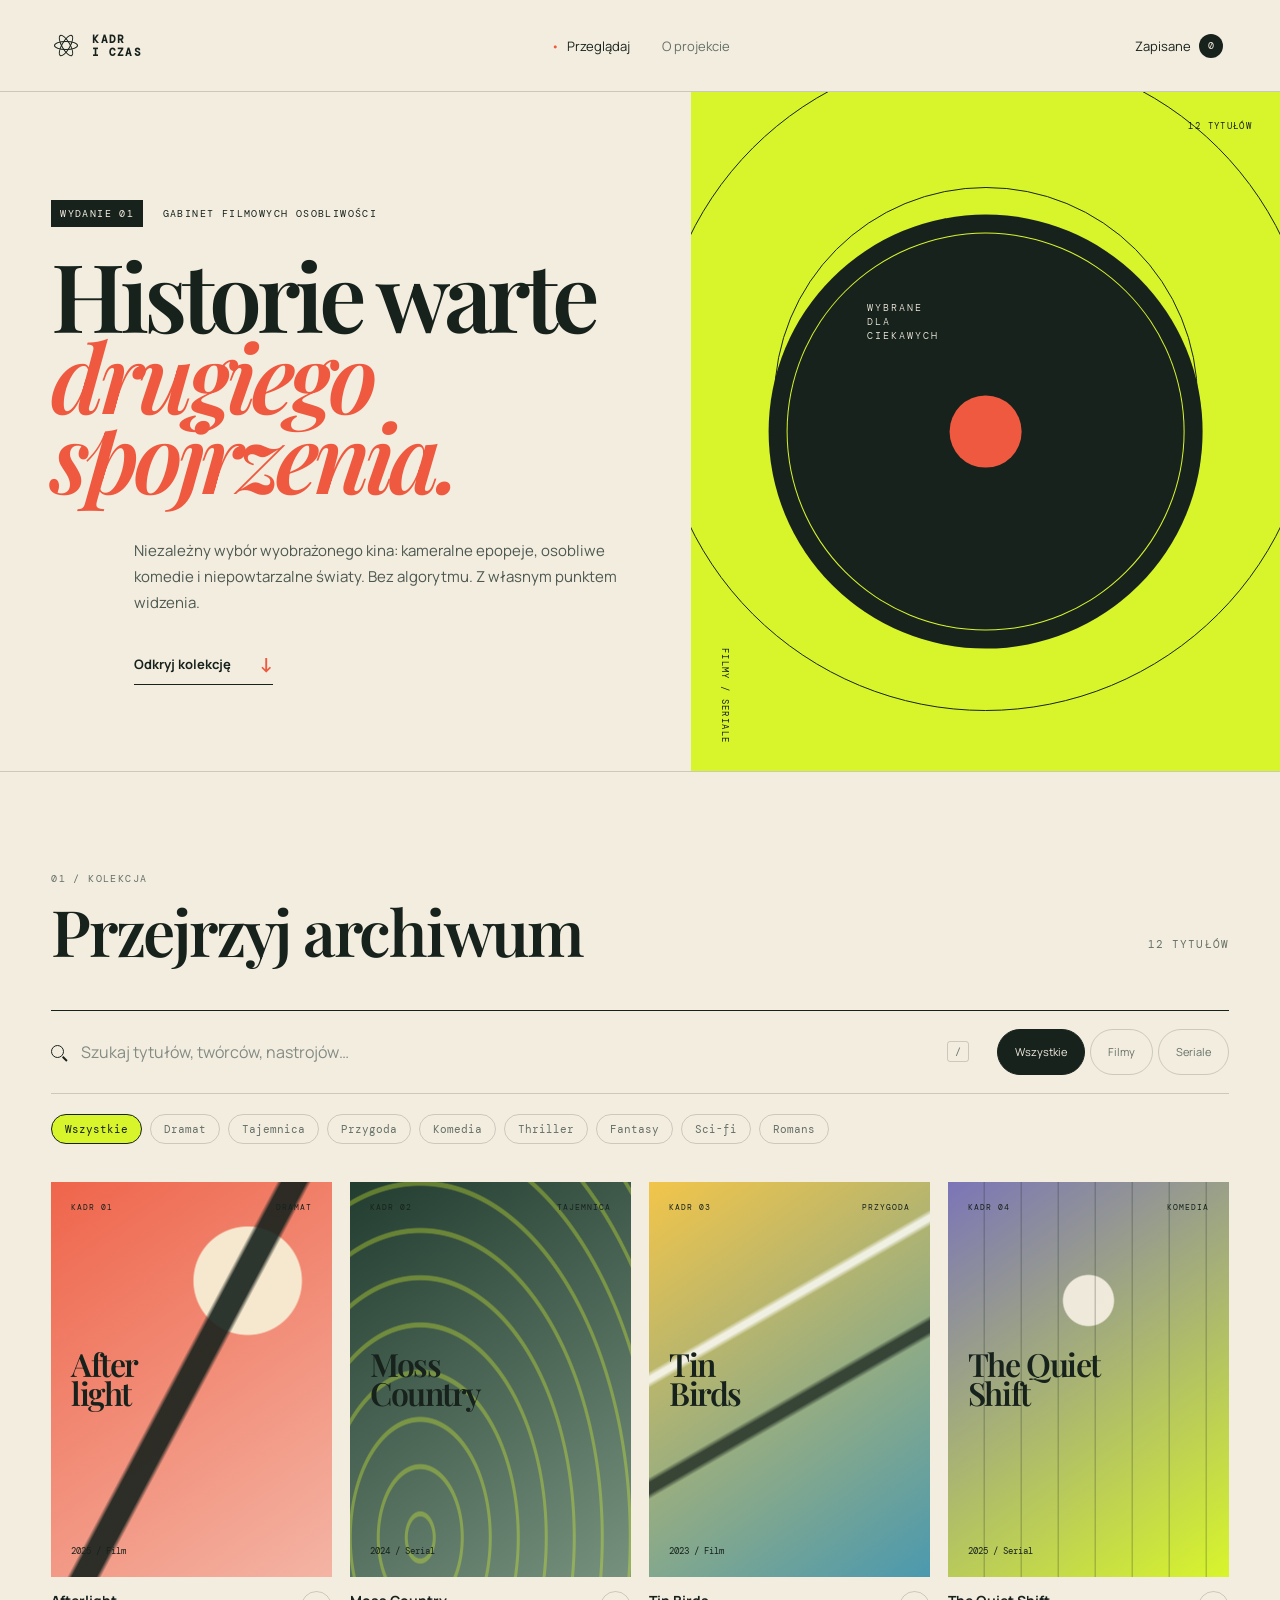
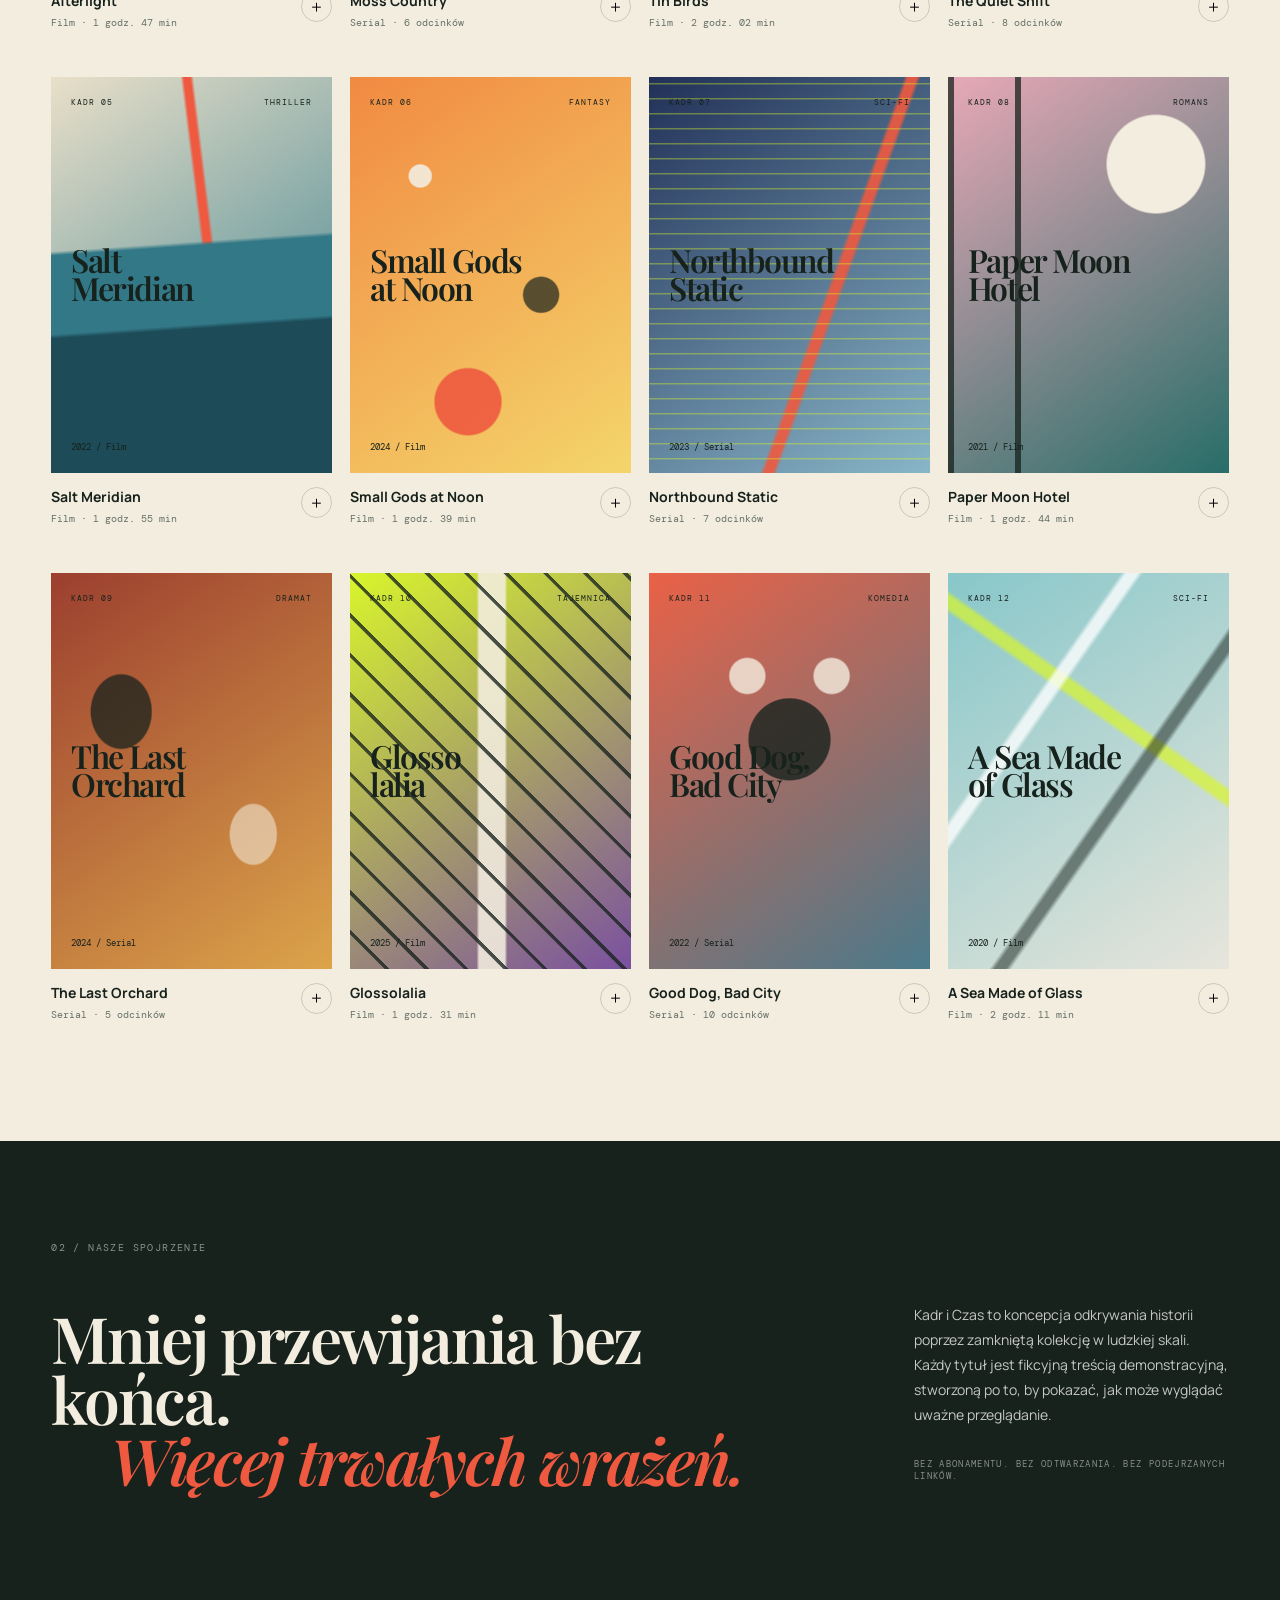
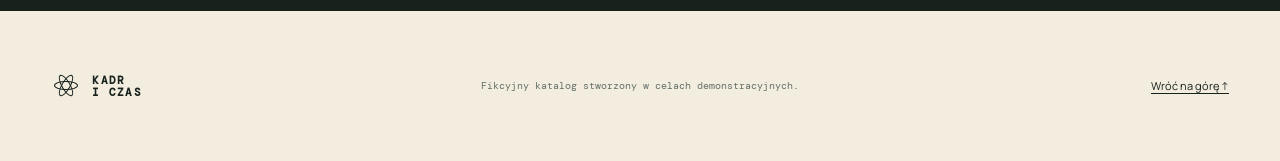
==== index.html @ 1b19ca6f "Publish Kadr i Czas catalog" ====
<!doctype html>
<html lang="pl">
  <head>
    <meta charset="UTF-8" />
    <meta name="viewport" content="width=device-width, initial-scale=1.0" />
    <meta name="description" content="Kadr i Czas — autorski katalog fikcyjnych filmów i seriali." />
    <meta name="theme-color" content="#f3eddf" />
    <title>Kadr i Czas — Filmy i seriale</title>
    <link rel="preconnect" href="https://fonts.googleapis.com" />
    <link rel="preconnect" href="https://fonts.gstatic.com" crossorigin />
    <link href="https://fonts.googleapis.com/css2?family=DM+Mono:wght@300;400;500&family=Manrope:wght@400;500;600;700&family=Playfair+Display:ital,wght@0,600;1,600&display=swap" rel="stylesheet" />
    <link rel="stylesheet" href="styles.css" />
    <script src="app.js" defer></script>
  </head>
  <body>
    <header class="site-header">
      <a class="brand" href="#top" aria-label="Kadr i Czas — strona główna">
        <span class="brand-mark" aria-hidden="true"><i></i><i></i><i></i></span>
        <span>KADR<br />I CZAS</span>
      </a>
      <nav aria-label="Główna nawigacja">
        <a class="active" href="#catalog">Przeglądaj</a>
        <a href="#about">O projekcie</a>
      </nav>
      <button class="saved-link" id="savedFilter" type="button" aria-pressed="false">
        <span>Zapisane</span><b id="savedCount">0</b>
      </button>
    </header>

    <main id="top">
      <section class="hero" aria-labelledby="hero-title">
        <div class="hero-copy">
          <p class="eyebrow"><span>Wydanie 01</span> Gabinet filmowych osobliwości</p>
          <h1 id="hero-title">Historie warte<br /><em>drugiego spojrzenia.</em></h1>
          <p class="hero-intro">Niezależny wybór wyobrażonego kina: kameralne epopeje, osobliwe komedie i niepowtarzalne światy. Bez algorytmu. Z własnym punktem widzenia.</p>
          <a class="hero-cta" href="#catalog">Odkryj kolekcję <span aria-hidden="true">↓</span></a>
        </div>
        <div class="hero-art" aria-hidden="true">
          <div class="orbit orbit-one"></div>
          <div class="orbit orbit-two"></div>
          <div class="hero-disc"><span>WYBRANE<br />DLA<br />CIEKAWYCH</span></div>
          <span class="art-note note-one">12 tytułów</span>
          <span class="art-note note-two">Filmy / Seriale</span>
        </div>
      </section>

      <section class="catalog" id="catalog" aria-labelledby="catalog-title">
        <div class="catalog-heading">
          <div>
            <p class="section-number">01 / Kolekcja</p>
            <h2 id="catalog-title">Przejrzyj archiwum</h2>
          </div>
          <p id="resultCount" class="result-count" aria-live="polite"></p>
        </div>

        <div class="toolbar">
          <label class="search-wrap" for="searchInput">
            <span class="sr-only">Przeszukaj katalog</span>
            <span class="search-icon" aria-hidden="true"></span>
            <input id="searchInput" type="search" placeholder="Szukaj tytułów, twórców, nastrojów…" autocomplete="off" />
            <kbd>/</kbd>
          </label>
          <div class="type-filter" role="group" aria-label="Filtruj według formatu">
            <button class="filter-pill active" type="button" data-type="all" aria-pressed="true">Wszystkie</button>
            <button class="filter-pill" type="button" data-type="Film" aria-pressed="false">Filmy</button>
            <button class="filter-pill" type="button" data-type="Serial" aria-pressed="false">Seriale</button>
          </div>
        </div>

        <div class="genre-row" id="genreFilters" aria-label="Filtruj według gatunku"></div>
        <div class="catalog-grid" id="catalogGrid"></div>
        <div class="empty-state" id="emptyState" hidden>
          <span aria-hidden="true">○</span>
          <h3>W tej części archiwum niczego nie znaleziono.</h3>
          <p>Spróbuj szerszego wyszukiwania lub wyczyść filtry.</p>
          <button type="button" id="clearFilters">Wyczyść filtry</button>
        </div>
      </section>

      <section class="manifesto" id="about" aria-labelledby="about-title">
        <p class="section-number">02 / Nasze spojrzenie</p>
        <div class="manifesto-grid">
          <h2 id="about-title">Mniej przewijania bez końca.<br /><em>Więcej trwałych wrażeń.</em></h2>
          <div>
            <p>Kadr i Czas to koncepcja odkrywania historii poprzez zamkniętą kolekcję w ludzkiej skali. Każdy tytuł jest fikcyjną treścią demonstracyjną, stworzoną po to, by pokazać, jak może wyglądać uważne przeglądanie.</p>
            <p class="fine-print">Bez abonamentu. Bez odtwarzania. Bez podejrzanych linków.</p>
          </div>
        </div>
      </section>
    </main>

    <footer>
      <a class="brand footer-brand" href="#top"><span class="brand-mark" aria-hidden="true"><i></i><i></i><i></i></span><span>KADR<br />I CZAS</span></a>
      <p>Fikcyjny katalog stworzony w celach demonstracyjnych.</p>
      <a href="#top">Wróć na górę ↑</a>
    </footer>

    <dialog id="detailsDialog" aria-labelledby="detailTitle">
      <div class="dialog-shell">
        <button class="dialog-close" id="dialogClose" type="button" aria-label="Zamknij szczegóły">×</button>
        <div class="detail-poster" id="detailPoster" aria-hidden="true"></div>
        <div class="detail-content">
          <p class="detail-kicker" id="detailKicker"></p>
          <h2 id="detailTitle"></h2>
          <p class="detail-tagline" id="detailTagline"></p>
          <div class="detail-facts" id="detailFacts"></div>
          <p class="detail-synopsis" id="detailSynopsis"></p>
          <div class="detail-credits" id="detailCredits"></div>
          <button class="save-button" id="detailSave" type="button"></button>
        </div>
      </div>
    </dialog>
  </body>
</html>
---- styles.css ----
:root {
  --paper: #f3eddf;
  --ink: #17221d;
  --muted: #657068;
  --line: rgba(23, 34, 29, 0.18);
  --acid: #d8f52b;
  --red: #ee593f;
  --display: "Playfair Display", Georgia, serif;
  --sans: "Manrope", sans-serif;
  --mono: "DM Mono", monospace;
}

* { box-sizing: border-box; }
html { scroll-behavior: smooth; }
body { margin: 0; background: var(--paper); color: var(--ink); font-family: var(--sans); }
button, input { font: inherit; }
button, a { -webkit-tap-highlight-color: transparent; }
a { color: inherit; }
.sr-only { position: absolute; width: 1px; height: 1px; overflow: hidden; clip: rect(0, 0, 0, 0); }

.site-header {
  height: 92px; display: grid; grid-template-columns: 1fr auto 1fr; align-items: center;
  padding: 0 4vw; border-bottom: 1px solid var(--line); position: relative; z-index: 10;
}
.brand { display: inline-flex; align-items: center; gap: 11px; width: fit-content; font: 600 11px/1.1 var(--mono); letter-spacing: .12em; text-decoration: none; }
.brand-mark { width: 30px; height: 30px; display: flex; align-items: center; justify-content: center; position: relative; }
.brand-mark i { position: absolute; width: 24px; height: 9px; border: 1.5px solid var(--ink); border-radius: 50%; transform: rotate(0deg); }
.brand-mark i:nth-child(2) { transform: rotate(60deg); }
.brand-mark i:nth-child(3) { transform: rotate(-60deg); }
nav { display: flex; gap: 32px; align-items: center; }
nav a { text-decoration: none; font-size: 13px; color: var(--muted); }
nav a:hover, nav a.active { color: var(--ink); }
nav a.active::before { content: "•"; color: var(--red); margin-right: 7px; }
.saved-link { justify-self: end; border: 0; background: none; display: flex; align-items: center; gap: 8px; cursor: pointer; color: var(--ink); font-size: 13px; }
.saved-link b { min-width: 24px; height: 24px; display: grid; place-items: center; border-radius: 50%; background: var(--ink); color: var(--paper); font: 400 10px var(--mono); }
.saved-link[aria-pressed="true"] b { background: var(--red); }

.hero { min-height: 680px; display: grid; grid-template-columns: 54% 46%; border-bottom: 1px solid var(--line); overflow: hidden; }
.hero-copy { padding: clamp(72px, 9vw, 130px) 4vw 76px; position: relative; z-index: 2; }
.eyebrow, .section-number { margin: 0 0 34px; text-transform: uppercase; font: 400 10px var(--mono); letter-spacing: .14em; }
.eyebrow span { padding: 7px 9px; margin-right: 12px; background: var(--ink); color: var(--paper); }
.hero h1 { font: 600 clamp(58px, 7.4vw, 112px)/.85 var(--display); letter-spacing: -.055em; margin: 0; max-width: 850px; }
.hero h1 em, .manifesto h2 em { font-weight: 600; color: var(--red); }
.hero-intro { max-width: 485px; margin: 42px 0 34px 14%; font-size: 15px; line-height: 1.75; color: #4c5851; }
.hero-cta { margin-left: 14%; text-decoration: none; display: inline-flex; gap: 28px; align-items: center; border-bottom: 1px solid var(--ink); padding-bottom: 7px; font-size: 13px; font-weight: 700; }
.hero-cta span { color: var(--red); font-size: 20px; }
.hero-art { position: relative; background: var(--acid); min-height: 100%; overflow: hidden; }
.hero-art::after { content: ""; position: absolute; inset: 0; background-image: radial-gradient(rgba(23,34,29,.25) .7px, transparent .7px); background-size: 8px 8px; opacity: .26; }
.hero-disc { width: min(31vw, 430px); aspect-ratio: 1; border-radius: 50%; background: var(--ink); color: var(--paper); position: absolute; left: 50%; top: 50%; transform: translate(-50%, -50%); display: grid; place-items: center; z-index: 2; box-shadow: 0 0 0 1px var(--acid), 0 0 0 19px var(--ink); }
.hero-disc::after { content: ""; width: 18%; aspect-ratio: 1; border-radius: 50%; background: var(--red); position: absolute; }
.hero-disc span { position: absolute; top: 17%; left: 20%; font: 300 10px/1.4 var(--mono); letter-spacing: .2em; }
.orbit { position: absolute; border: 1px solid var(--ink); border-radius: 50%; z-index: 1; }
.orbit-one { width: 72%; aspect-ratio: 1; left: 14%; top: 14%; }
.orbit-two { width: 112%; aspect-ratio: 1; left: -6%; top: -6%; }
.art-note { position: absolute; z-index: 3; font: 400 9px var(--mono); text-transform: uppercase; letter-spacing: .15em; }
.note-one { top: 28px; right: 28px; }
.note-two { bottom: 28px; left: 28px; writing-mode: vertical-rl; }

.catalog { padding: 100px 4vw 120px; }
.catalog-heading { display: flex; justify-content: space-between; align-items: end; margin-bottom: 48px; }
.catalog-heading .section-number { margin-bottom: 16px; color: var(--muted); }
.catalog h2, .manifesto h2 { font: 600 clamp(42px, 5vw, 72px)/.95 var(--display); letter-spacing: -.035em; margin: 0; }
.result-count { font: 400 11px var(--mono); color: var(--muted); text-transform: uppercase; letter-spacing: .1em; }
.toolbar { display: grid; grid-template-columns: minmax(320px, 1fr) auto; gap: 20px; padding: 18px 0; border-top: 1px solid var(--ink); border-bottom: 1px solid var(--line); }
.search-wrap { position: relative; display: flex; align-items: center; }
.search-wrap input { width: 100%; border: 0; outline: 0; background: transparent; padding: 12px 46px 12px 30px; color: var(--ink); }
.search-wrap input::placeholder { color: #838b85; }
.search-icon { position: absolute; width: 13px; height: 13px; border: 1.5px solid var(--ink); border-radius: 50%; }
.search-icon::after { content: ""; position: absolute; width: 6px; height: 1.5px; background: var(--ink); right: -5px; bottom: -2px; transform: rotate(45deg); }
kbd { position: absolute; right: 8px; border: 1px solid var(--line); border-radius: 3px; padding: 3px 7px; font: 400 10px var(--mono); color: var(--muted); }
.type-filter { display: flex; gap: 5px; }
.filter-pill, .genre-chip { border: 1px solid var(--line); background: transparent; border-radius: 999px; padding: 10px 17px; font-size: 11px; cursor: pointer; color: var(--muted); transition: .2s ease; }
.filter-pill:hover, .genre-chip:hover { border-color: var(--ink); color: var(--ink); }
.filter-pill.active { color: var(--paper); background: var(--ink); border-color: var(--ink); }
.genre-row { display: flex; gap: 8px; overflow-x: auto; padding: 20px 0 38px; scrollbar-width: none; }
.genre-row::-webkit-scrollbar { display: none; }
.genre-chip { flex: 0 0 auto; padding: 7px 13px; font-family: var(--mono); }
.genre-chip.active { background: var(--acid); border-color: var(--ink); color: var(--ink); }
.catalog-grid { display: grid; grid-template-columns: repeat(4, 1fr); gap: 48px 18px; }
.title-card { min-width: 0; animation: enter .4s both; }
@keyframes enter { from { opacity: 0; transform: translateY(12px); } }
.poster-button { width: 100%; aspect-ratio: .71; padding: 0; border: 0; overflow: hidden; cursor: pointer; position: relative; display: block; color: inherit; text-align: left; background: #ccc; }
.poster { position: absolute; inset: 0; padding: 20px; display: flex; flex-direction: column; justify-content: space-between; isolation: isolate; transition: transform .45s cubic-bezier(.2,.7,.2,1); }
.poster-button:hover .poster, .poster-button:focus-visible .poster { transform: scale(1.025); }
.poster::before, .detail-poster::before { content: ""; position: absolute; inset: 0; background: var(--poster); z-index: -2; }
.poster::after, .detail-poster::after { content: ""; position: absolute; inset: 0; z-index: -1; background: var(--pattern); }
.poster-top { display: flex; justify-content: space-between; font: 400 8px var(--mono); letter-spacing: .12em; text-transform: uppercase; }
.poster-title { font: 600 clamp(23px, 2.5vw, 42px)/.88 var(--display); letter-spacing: -.045em; white-space: pre-line; }
.poster-year { font: 400 9px var(--mono); }
.card-meta { display: grid; grid-template-columns: 1fr auto; align-items: start; gap: 8px; margin-top: 14px; }
.card-meta h3 { margin: 0 0 6px; font: 700 14px var(--sans); }
.card-meta p { margin: 0; color: var(--muted); font: 400 10px var(--mono); }
.card-save { width: 31px; height: 31px; border: 1px solid var(--line); background: transparent; border-radius: 50%; cursor: pointer; display: grid; place-items: center; }
.card-save::before { content: "+"; font: 300 19px var(--sans); }
.card-save.saved { background: var(--ink); color: var(--paper); border-color: var(--ink); }
.card-save.saved::before { content: "✓"; font-size: 12px; }
.empty-state { padding: 90px 20px; text-align: center; border-bottom: 1px solid var(--line); }
.empty-state span { font-size: 50px; color: var(--red); }
.empty-state h3 { font: 600 26px var(--display); margin: 15px 0 8px; }
.empty-state p { color: var(--muted); font-size: 13px; }
.empty-state button { margin-top: 15px; border: 0; border-bottom: 1px solid; background: none; padding: 6px 0; cursor: pointer; }

.manifesto { background: var(--ink); color: var(--paper); padding: 100px 4vw 120px; }
.manifesto .section-number { color: #89918d; }
.manifesto-grid { display: grid; grid-template-columns: 1.4fr .6fr; gap: 10vw; align-items: end; }
.manifesto h2 em { display: inline-block; margin-left: 8%; }
.manifesto-grid > div { max-width: 420px; font-size: 14px; line-height: 1.8; color: #c6c9c6; }
.fine-print { margin-top: 30px; font: 400 9px var(--mono); color: #888f8b; text-transform: uppercase; letter-spacing: .15em; }
footer { min-height: 150px; display: grid; grid-template-columns: 1fr auto 1fr; align-items: center; padding: 30px 4vw; }
footer p { font: 400 10px var(--mono); color: var(--muted); }
footer > a:last-child { justify-self: end; font-size: 11px; text-decoration: none; border-bottom: 1px solid; }

dialog { width: min(1000px, calc(100% - 36px)); max-height: calc(100vh - 36px); padding: 0; border: 0; background: var(--paper); color: var(--ink); box-shadow: 0 30px 100px rgba(0,0,0,.35); }
dialog::backdrop { background: rgba(11,17,14,.76); backdrop-filter: blur(7px); }
.dialog-shell { display: grid; grid-template-columns: minmax(300px, .85fr) 1.15fr; min-height: 620px; position: relative; }
.dialog-close { position: absolute; z-index: 4; right: 18px; top: 18px; width: 39px; height: 39px; border: 1px solid var(--line); background: var(--paper); border-radius: 50%; cursor: pointer; font-size: 23px; line-height: 1; }
.detail-poster { min-height: 480px; position: relative; isolation: isolate; }
.detail-content { padding: 76px clamp(34px, 6vw, 76px) 54px; overflow-y: auto; }
.detail-kicker { font: 400 9px var(--mono); letter-spacing: .18em; text-transform: uppercase; color: var(--red); }
.detail-content h2 { font: 600 clamp(46px, 6vw, 74px)/.9 var(--display); letter-spacing: -.045em; margin: 24px 0 18px; }
.detail-tagline { font: italic 600 18px/1.45 var(--display); color: var(--muted); }
.detail-facts { display: flex; flex-wrap: wrap; gap: 8px; margin: 27px 0; }
.detail-facts span { border: 1px solid var(--line); padding: 7px 10px; border-radius: 999px; font: 400 9px var(--mono); }
.detail-synopsis { font-size: 14px; line-height: 1.75; }
.detail-credits { display: grid; grid-template-columns: 1fr 1fr; gap: 22px; margin: 30px 0; padding-top: 24px; border-top: 1px solid var(--line); }
.detail-credits small { display: block; color: var(--muted); font: 400 8px var(--mono); text-transform: uppercase; letter-spacing: .14em; margin-bottom: 6px; }
.detail-credits strong { font-size: 12px; }
.save-button { border: 0; background: var(--ink); color: var(--paper); padding: 14px 20px; cursor: pointer; font-size: 11px; font-weight: 700; }
.save-button.saved { background: var(--red); }

@media (max-width: 900px) {
  .hero { grid-template-columns: 1fr; }
  .hero-copy { min-height: 610px; }
  .hero-art { min-height: 500px; }
  .hero-disc { width: min(55vw, 390px); }
  .catalog-grid { grid-template-columns: repeat(3, 1fr); }
  .manifesto-grid { grid-template-columns: 1fr; gap: 48px; }
}
@media (max-width: 650px) {
  .site-header { height: 74px; grid-template-columns: 1fr auto; padding: 0 20px; }
  .site-header nav { display: none; }
  .hero-copy { min-height: 570px; padding: 75px 20px 55px; }
  .hero h1 { font-size: clamp(54px, 17vw, 82px); }
  .hero-intro, .hero-cta { margin-left: 0; }
  .hero-intro { margin-top: 36px; }
  .hero-art { min-height: 410px; }
  .hero-disc { width: min(66vw, 300px); }
  .catalog { padding: 76px 20px 90px; }
  .catalog-heading { align-items: start; }
  .result-count { margin-top: 8px; }
  .toolbar { grid-template-columns: 1fr; }
  .type-filter { display: grid; grid-template-columns: repeat(3,1fr); }
  .catalog-grid { grid-template-columns: repeat(2, 1fr); gap: 38px 12px; }
  .poster { padding: 13px; }
  .poster-title { font-size: clamp(22px, 8vw, 35px); }
  .manifesto { padding: 76px 20px 90px; }
  footer { grid-template-columns: 1fr auto; padding: 35px 20px; }
  footer p { display: none; }
  .dialog-shell { grid-template-columns: 1fr; }
  .detail-poster { min-height: 260px; }
  .detail-content { padding: 42px 27px; }
  .dialog-close { background: var(--paper); }
}
@media (max-width: 400px) {
  .catalog-grid { grid-template-columns: 1fr; }
  .poster-button { aspect-ratio: .82; }
}
@media (prefers-reduced-motion: reduce) {
  html { scroll-behavior: auto; }
  *, *::before, *::after { animation-duration: .01ms !important; transition-duration: .01ms !important; }
}
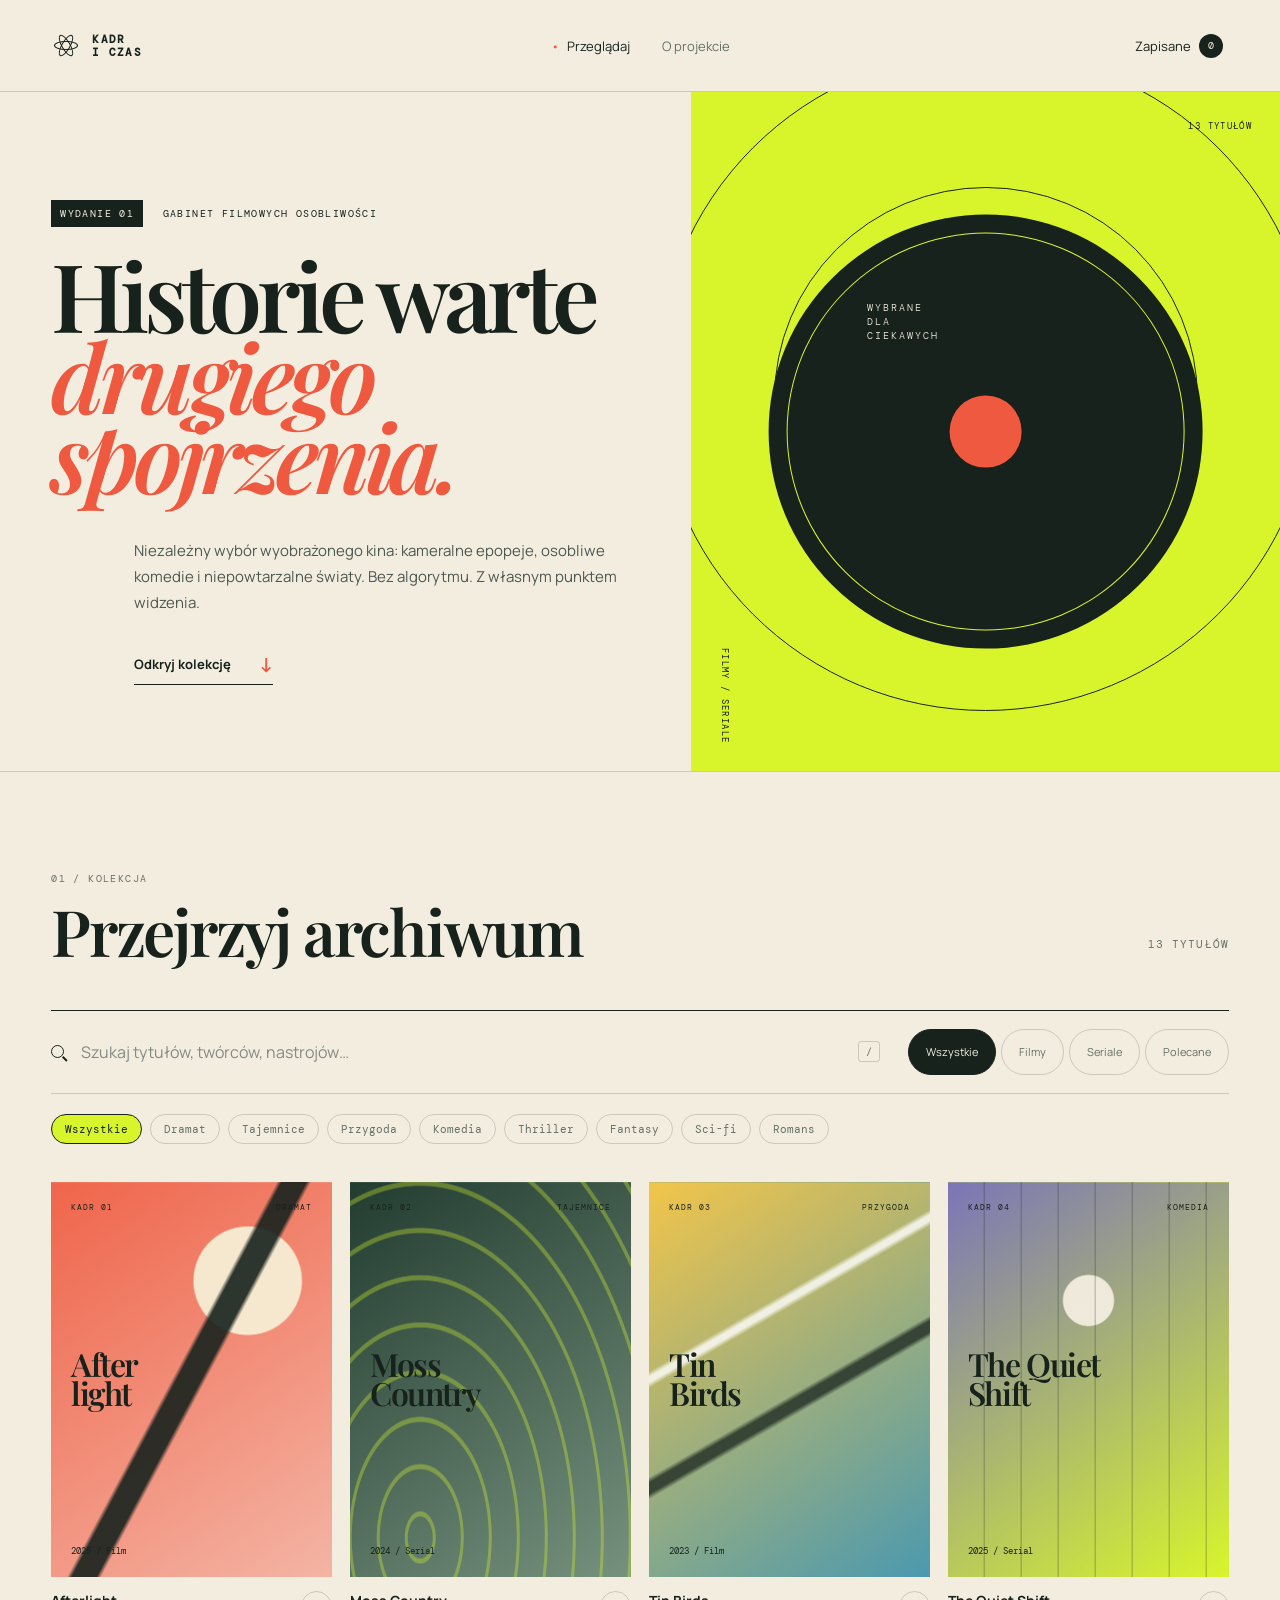
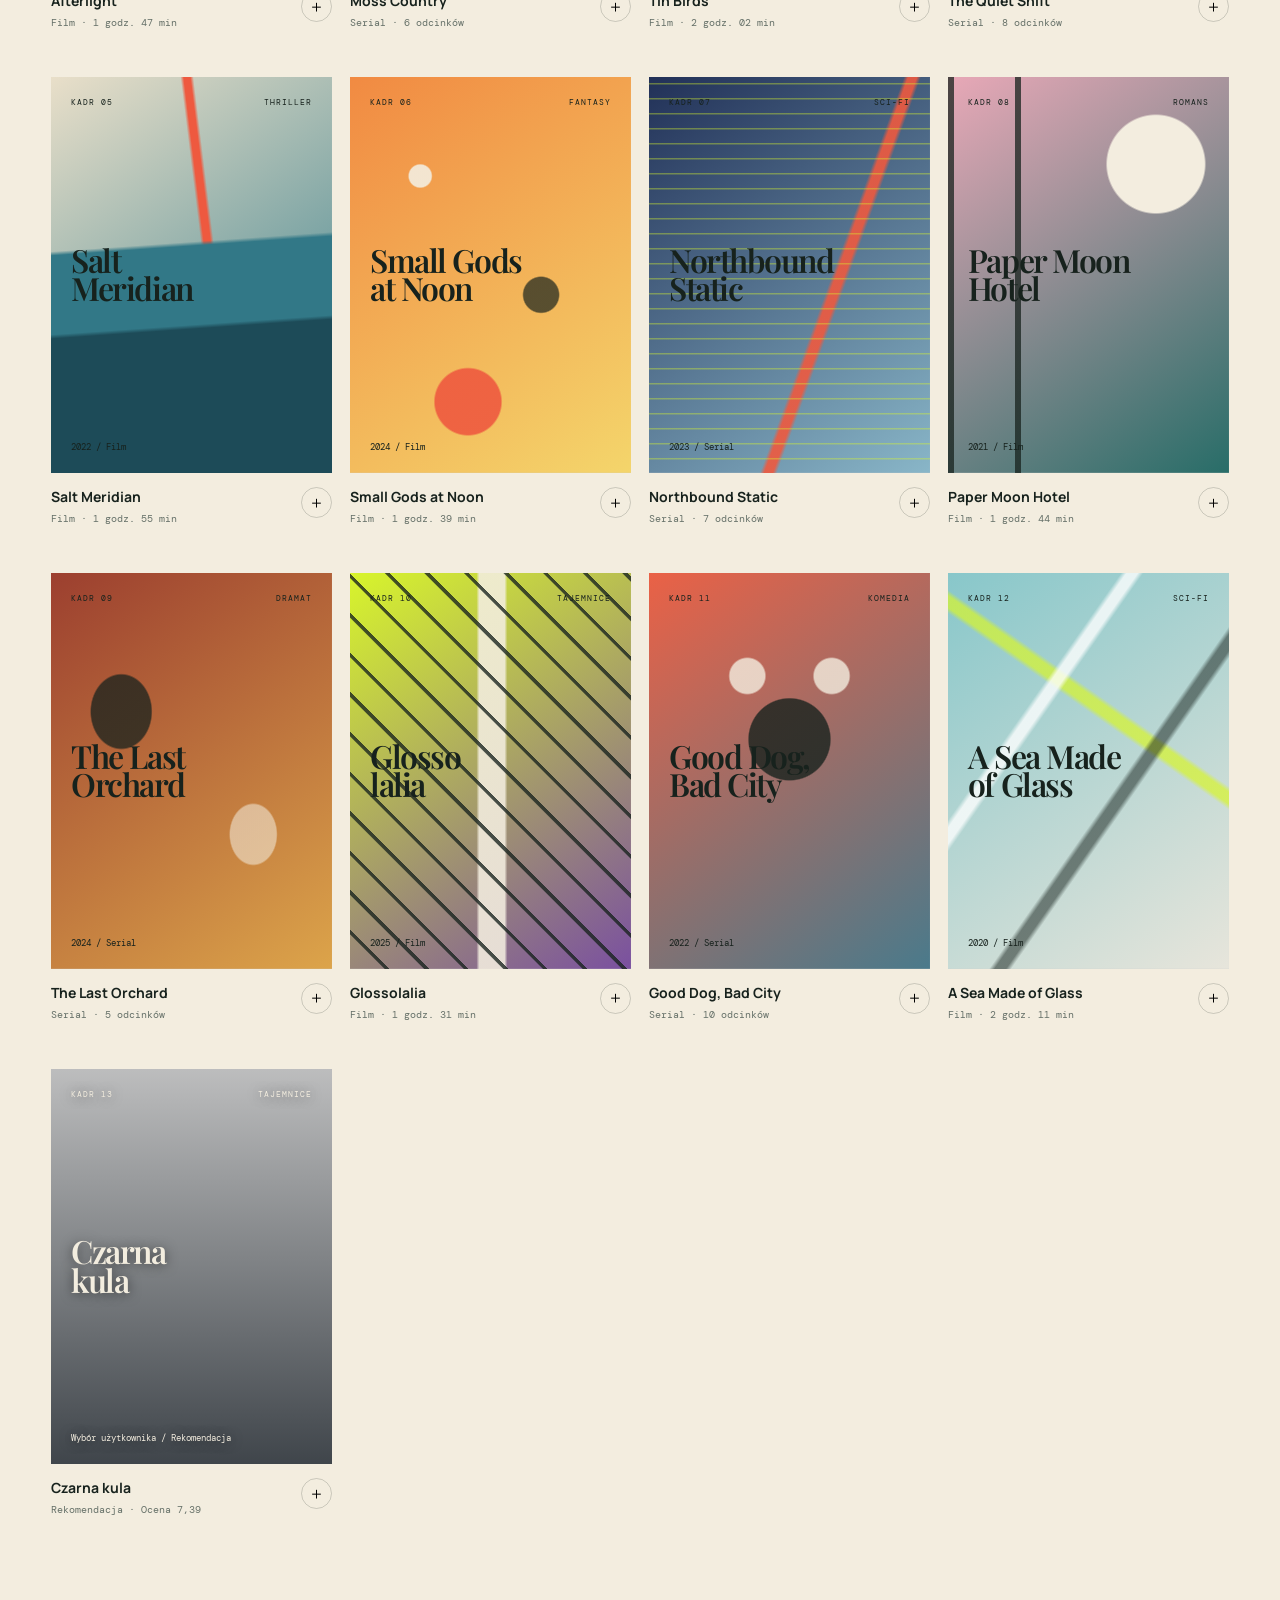
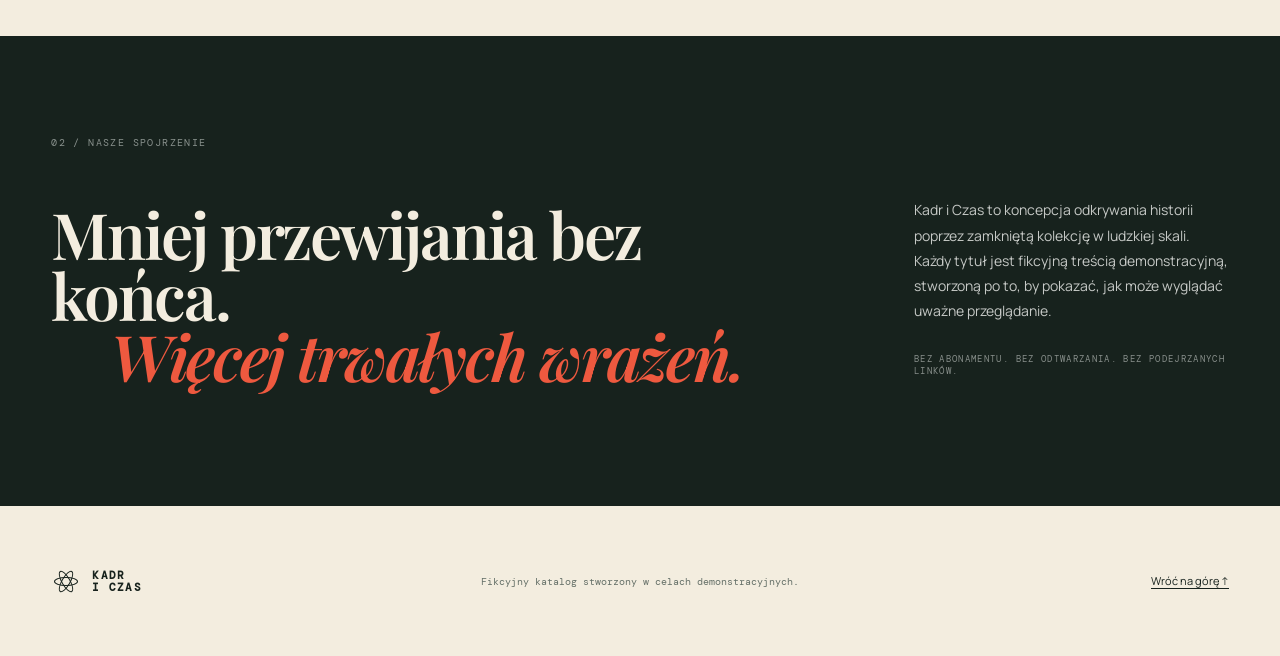
==== commit 797976f7: "Add Czarna kula recommendation" ====
--- a/index.html
+++ b/index.html
@@ -39,7 +39,7 @@
           <div class="orbit orbit-one"></div>
           <div class="orbit orbit-two"></div>
           <div class="hero-disc"><span>WYBRANE<br />DLA<br />CIEKAWYCH</span></div>
-          <span class="art-note note-one">12 tytułów</span>
+          <span class="art-note note-one">13 tytułów</span>
           <span class="art-note note-two">Filmy / Seriale</span>
         </div>
       </section>
@@ -64,6 +64,7 @@
             <button class="filter-pill active" type="button" data-type="all" aria-pressed="true">Wszystkie</button>
             <button class="filter-pill" type="button" data-type="Film" aria-pressed="false">Filmy</button>
             <button class="filter-pill" type="button" data-type="Serial" aria-pressed="false">Seriale</button>
+            <button class="filter-pill" type="button" data-type="Rekomendacja" aria-pressed="false">Polecane</button>
           </div>
         </div>
 
--- a/styles.css
+++ b/styles.css
@@ -82,11 +82,12 @@
 .poster-button { width: 100%; aspect-ratio: .71; padding: 0; border: 0; overflow: hidden; cursor: pointer; position: relative; display: block; color: inherit; text-align: left; background: #ccc; }
 .poster { position: absolute; inset: 0; padding: 20px; display: flex; flex-direction: column; justify-content: space-between; isolation: isolate; transition: transform .45s cubic-bezier(.2,.7,.2,1); }
 .poster-button:hover .poster, .poster-button:focus-visible .poster { transform: scale(1.025); }
-.poster::before, .detail-poster::before { content: ""; position: absolute; inset: 0; background: var(--poster); z-index: -2; }
+.poster::before, .detail-poster::before { content: ""; position: absolute; inset: 0; background: var(--poster-image, var(--poster)); background-position: center; background-size: cover; z-index: -2; }
 .poster::after, .detail-poster::after { content: ""; position: absolute; inset: 0; z-index: -1; background: var(--pattern); }
 .poster-top { display: flex; justify-content: space-between; font: 400 8px var(--mono); letter-spacing: .12em; text-transform: uppercase; }
 .poster-title { font: 600 clamp(23px, 2.5vw, 42px)/.88 var(--display); letter-spacing: -.045em; white-space: pre-line; }
 .poster-year { font: 400 9px var(--mono); }
+.poster.photo-poster { color: var(--paper); text-shadow: 0 1px 12px rgba(0,0,0,.55); }
 .card-meta { display: grid; grid-template-columns: 1fr auto; align-items: start; gap: 8px; margin-top: 14px; }
 .card-meta h3 { margin: 0 0 6px; font: 700 14px var(--sans); }
 .card-meta p { margin: 0; color: var(--muted); font: 400 10px var(--mono); }
@@ -149,7 +150,8 @@
   .catalog-heading { align-items: start; }
   .result-count { margin-top: 8px; }
   .toolbar { grid-template-columns: 1fr; }
-  .type-filter { display: grid; grid-template-columns: repeat(3,1fr); }
+  .type-filter { display: grid; grid-template-columns: repeat(4,1fr); }
+  .filter-pill { padding-inline: 10px; }
   .catalog-grid { grid-template-columns: repeat(2, 1fr); gap: 38px 12px; }
   .poster { padding: 13px; }
   .poster-title { font-size: clamp(22px, 8vw, 35px); }
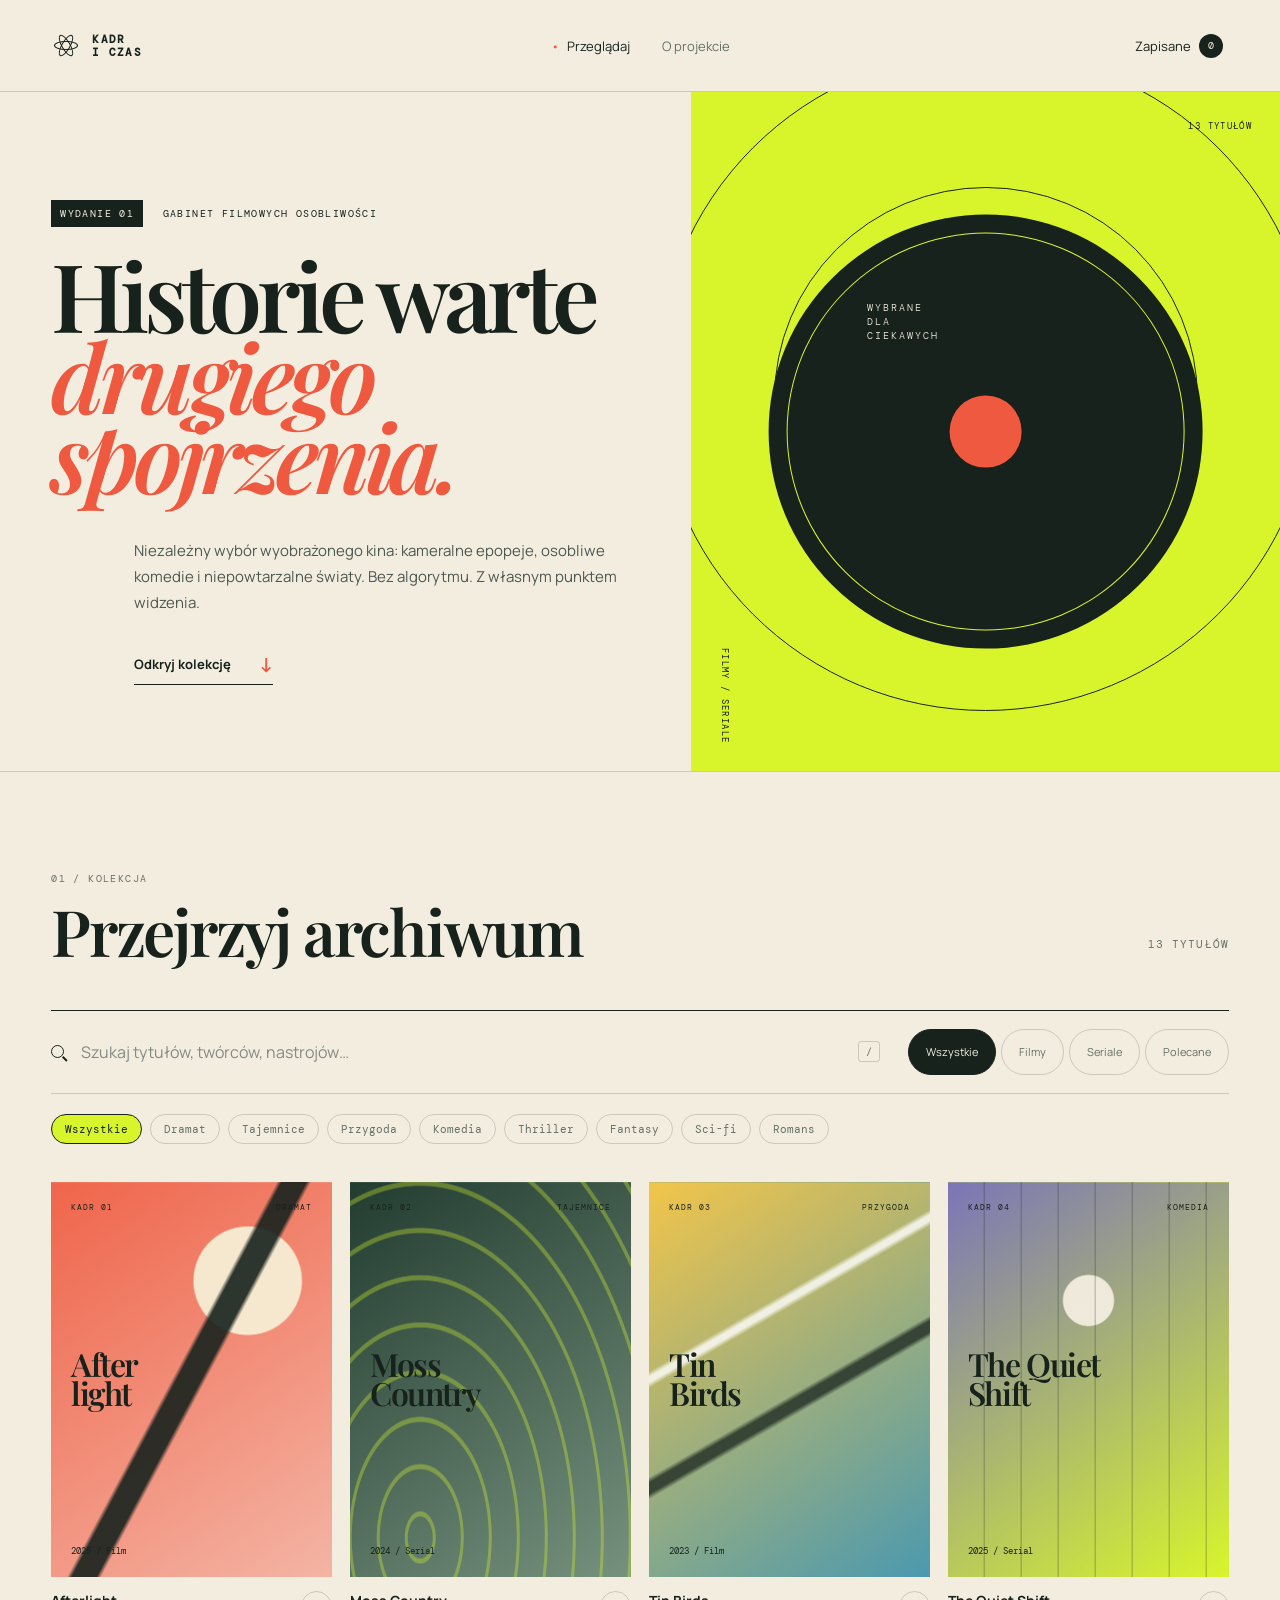
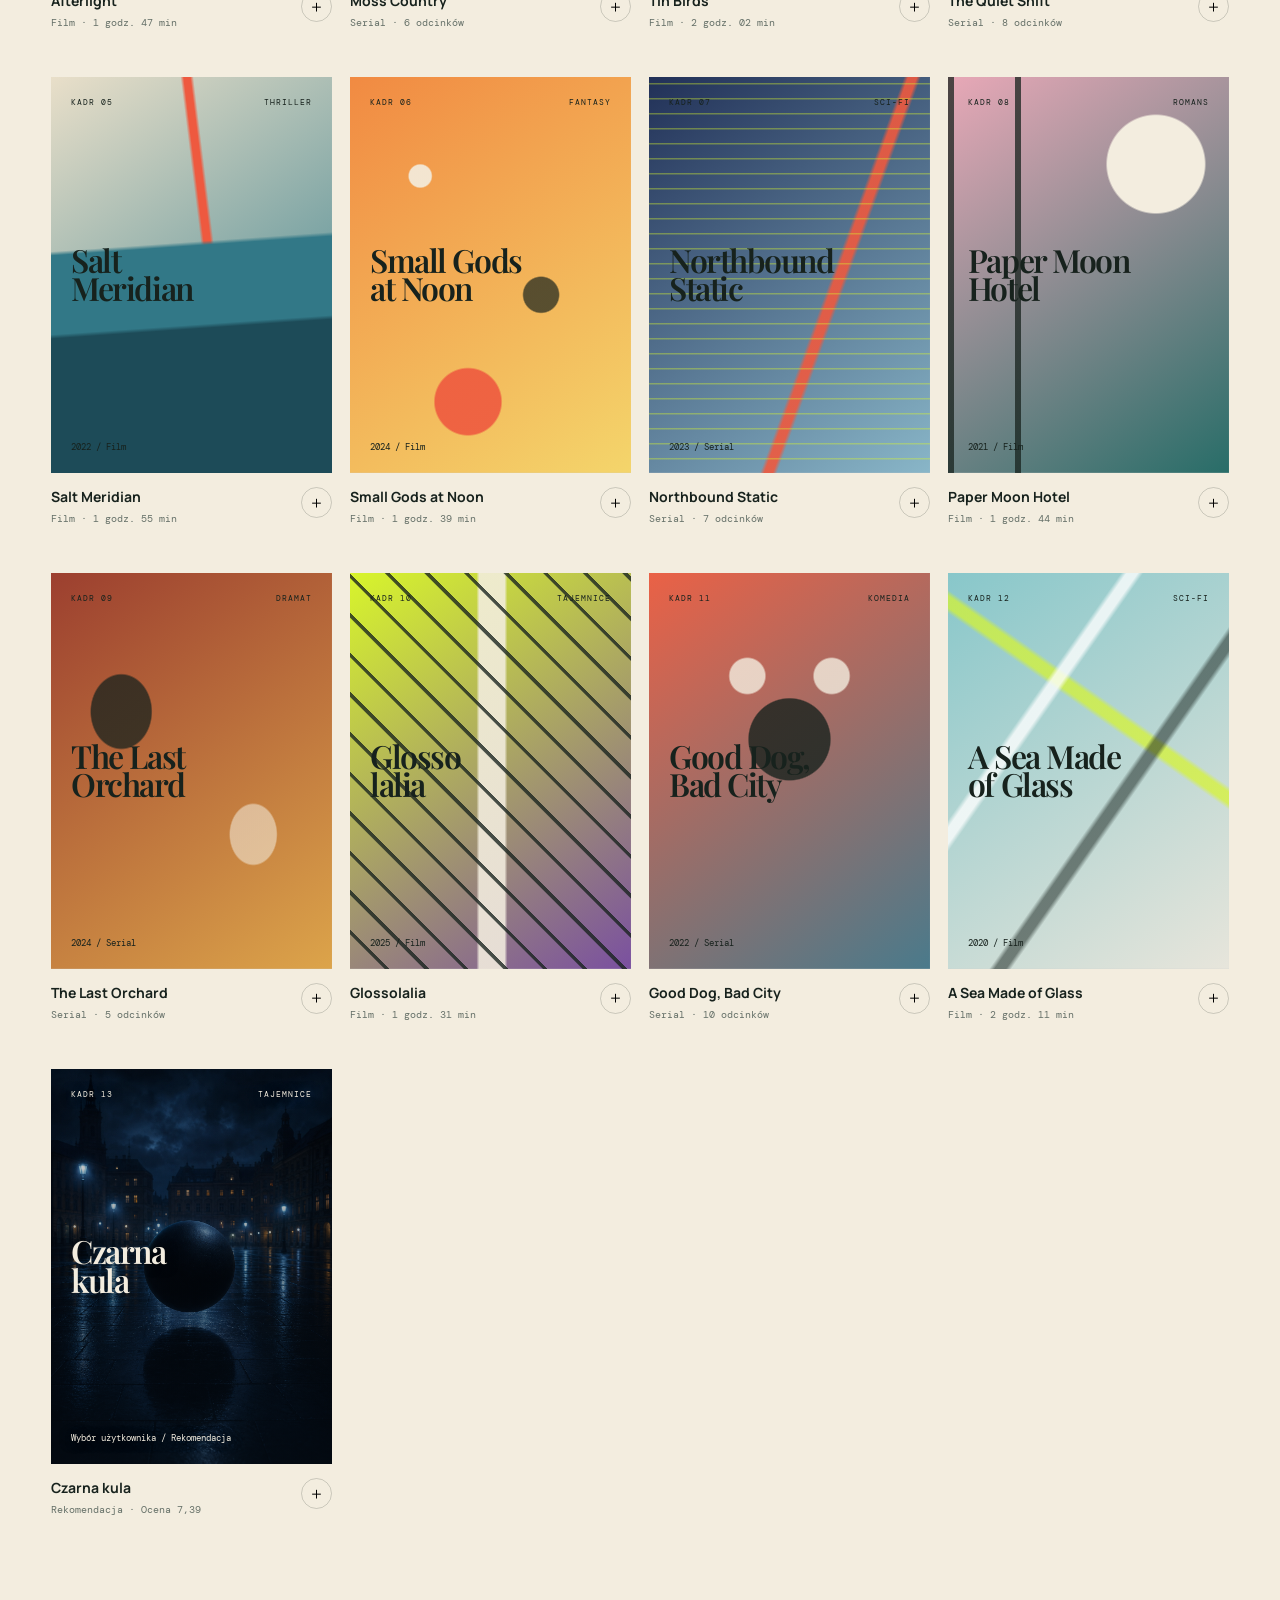
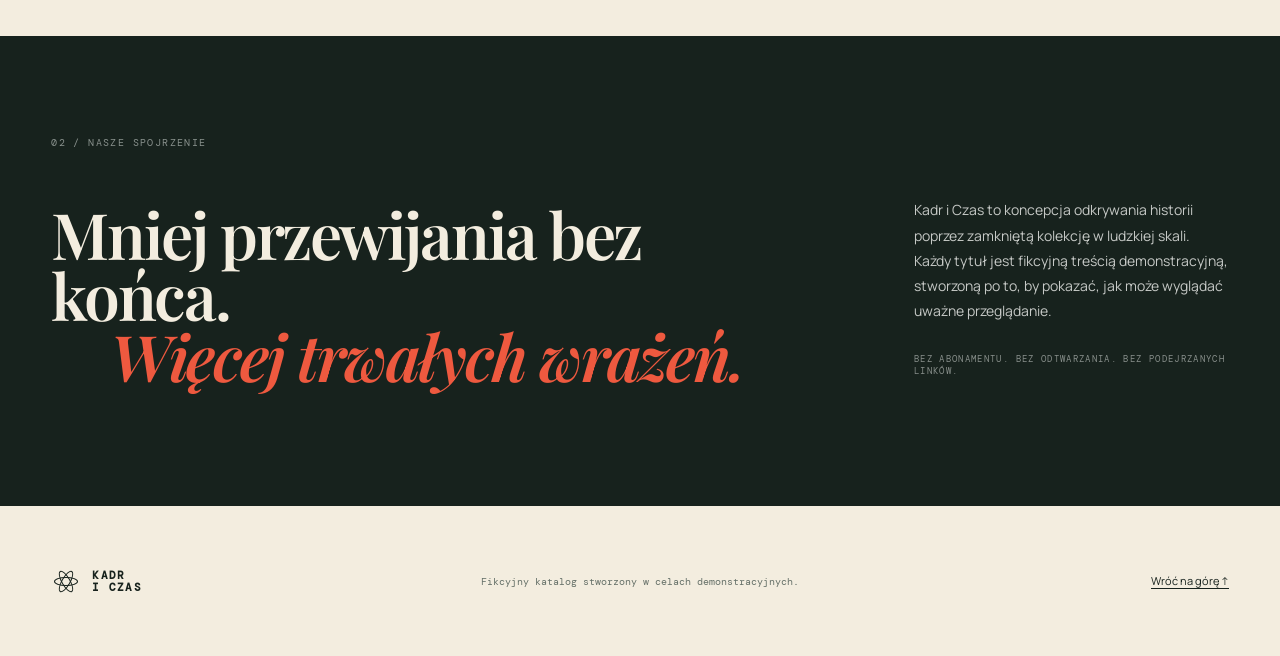
==== commit efd06127: "Version assets to prevent stale catalog cache" ====
--- a/index.html
+++ b/index.html
@@ -9,8 +9,8 @@
     <link rel="preconnect" href="https://fonts.googleapis.com" />
     <link rel="preconnect" href="https://fonts.gstatic.com" crossorigin />
     <link href="https://fonts.googleapis.com/css2?family=DM+Mono:wght@300;400;500&family=Manrope:wght@400;500;600;700&family=Playfair+Display:ital,wght@0,600;1,600&display=swap" rel="stylesheet" />
-    <link rel="stylesheet" href="styles.css" />
-    <script src="app.js" defer></script>
+    <link rel="stylesheet" href="styles.css?v=20260803-3" />
+    <script src="app.js?v=20260803-3" defer></script>
   </head>
   <body>
     <header class="site-header">
